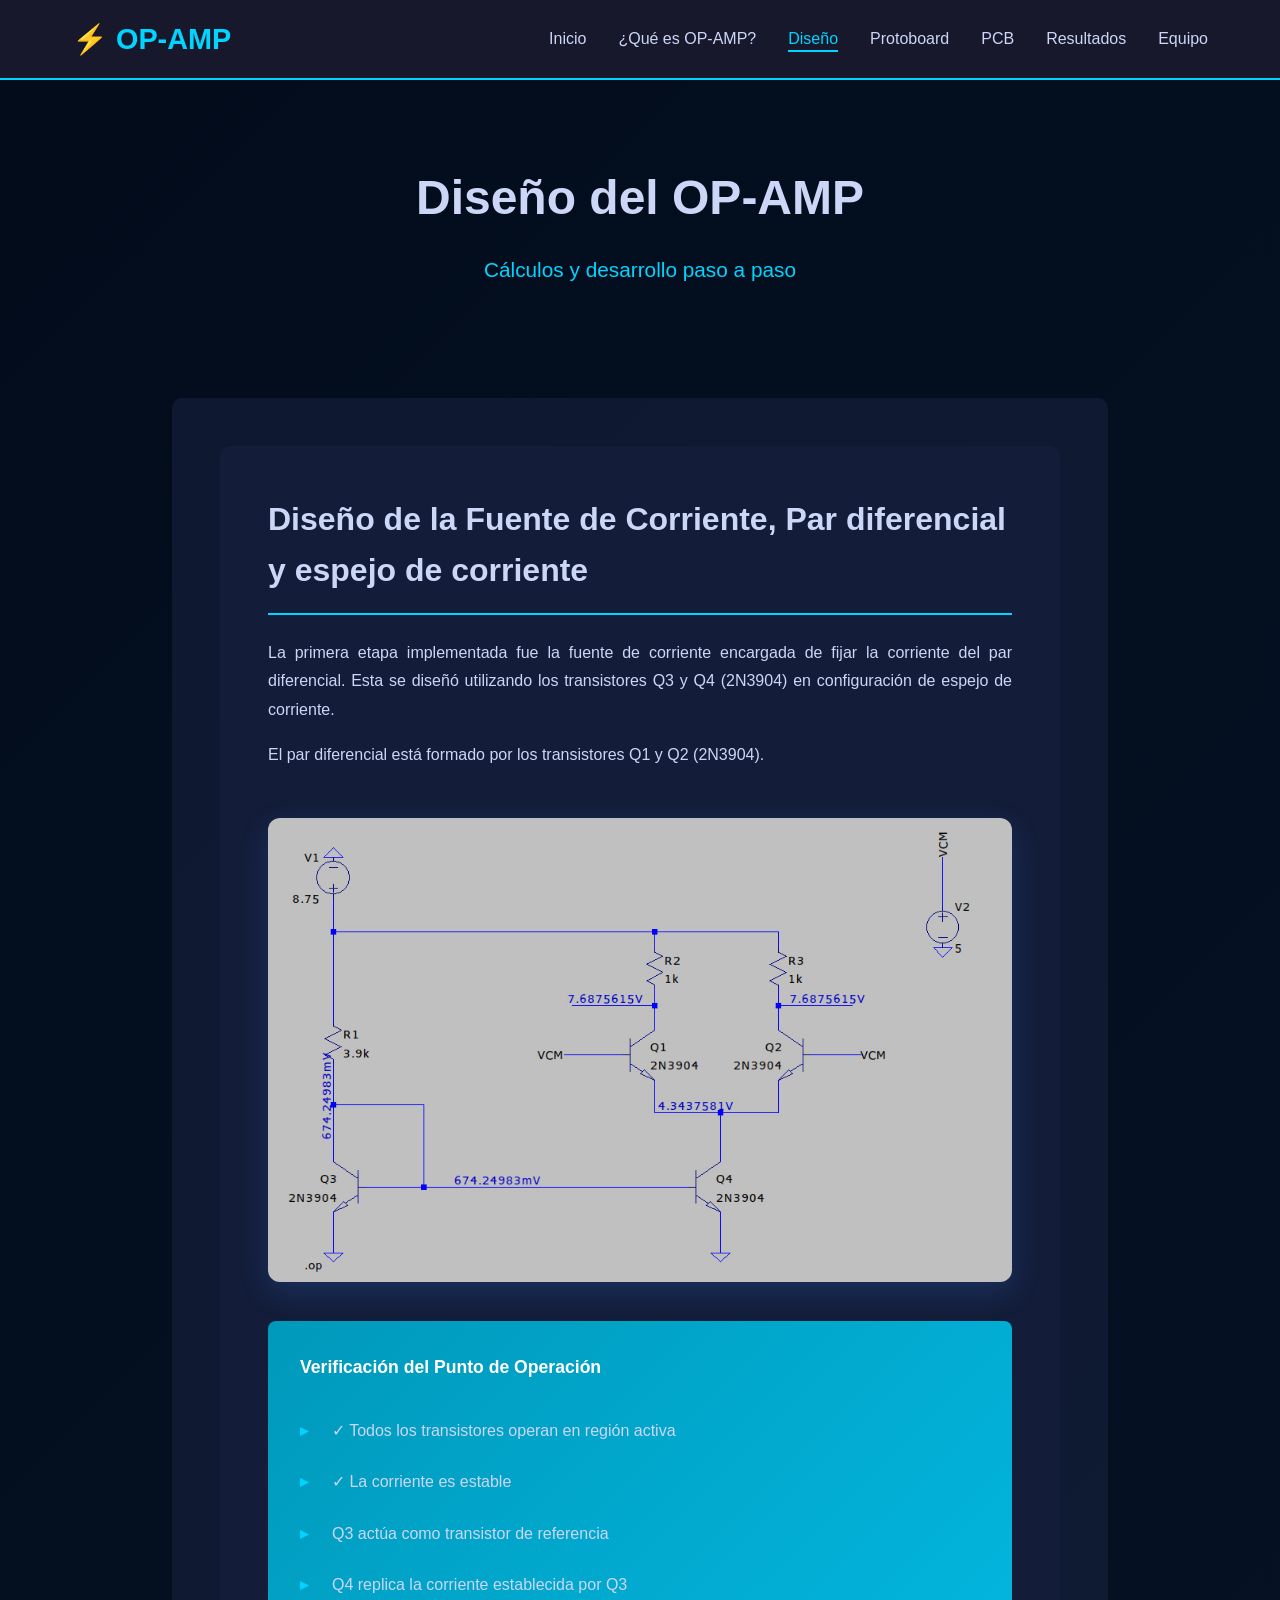
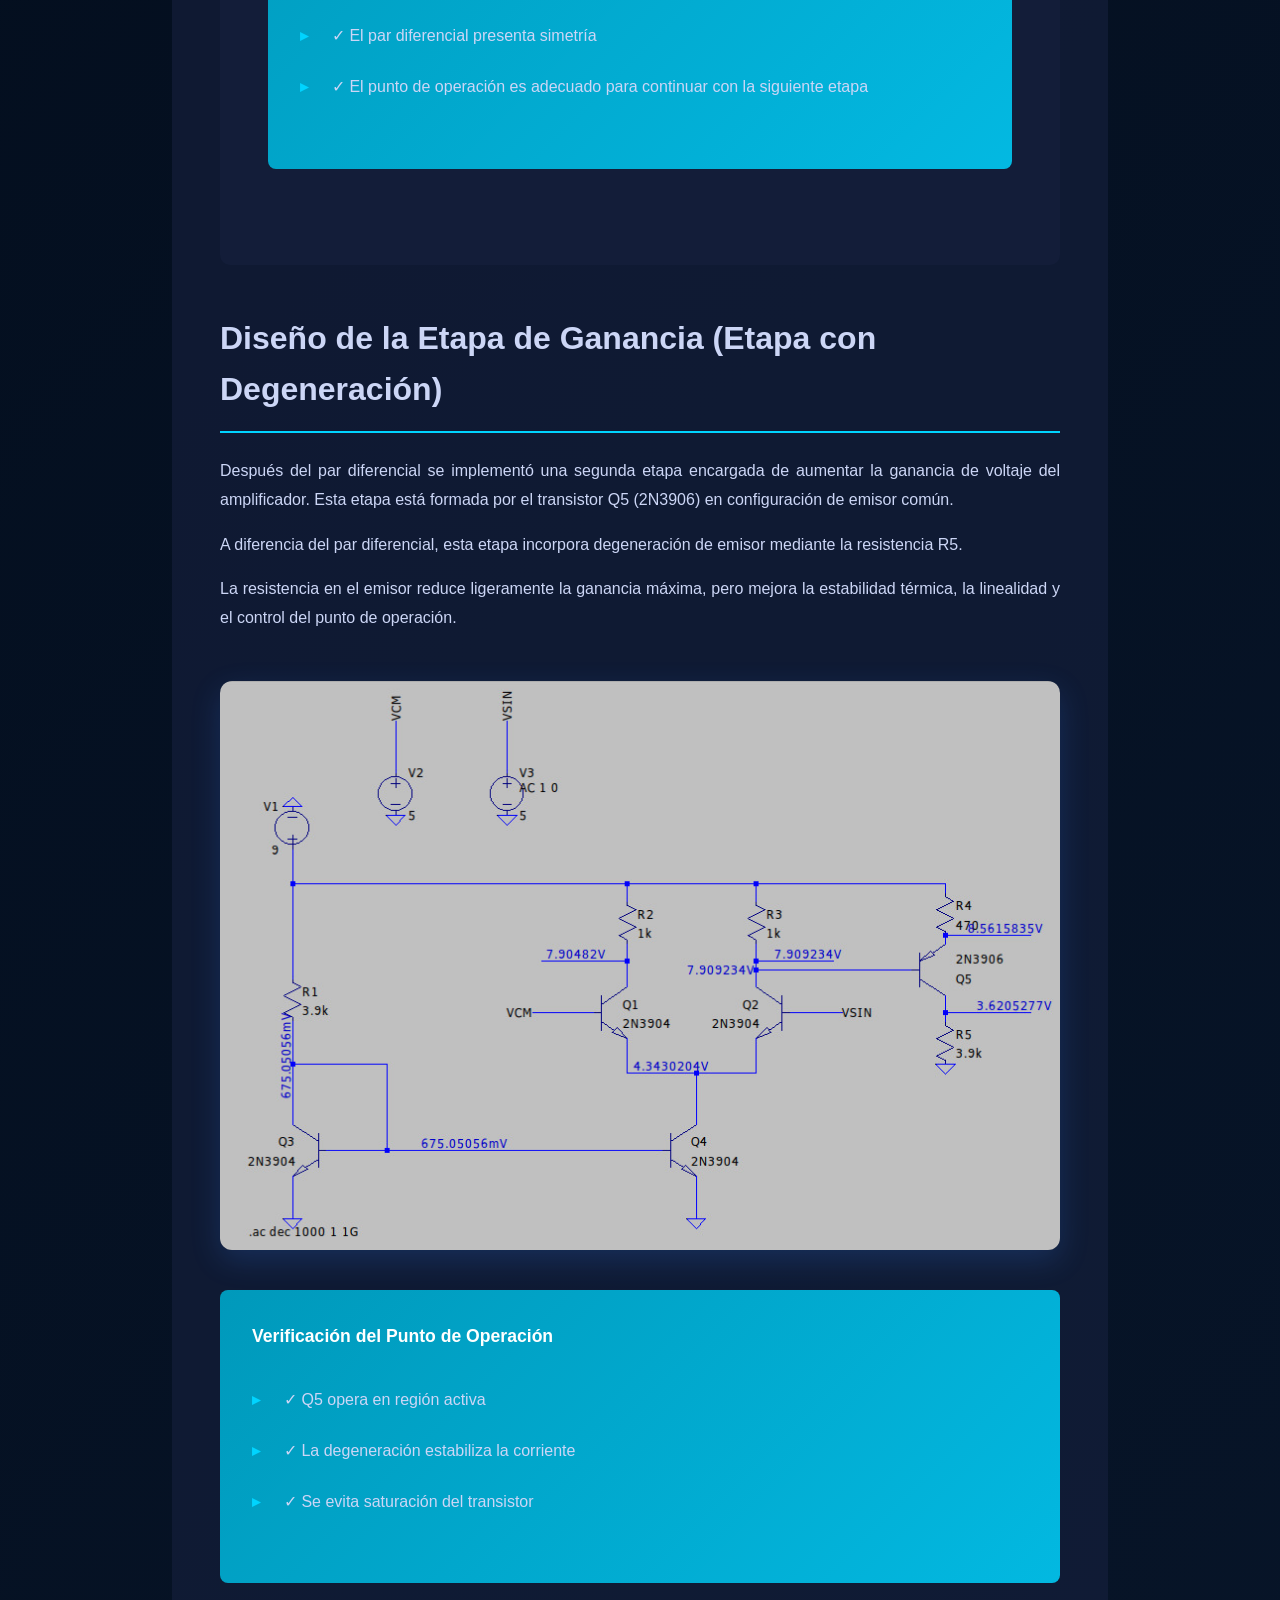
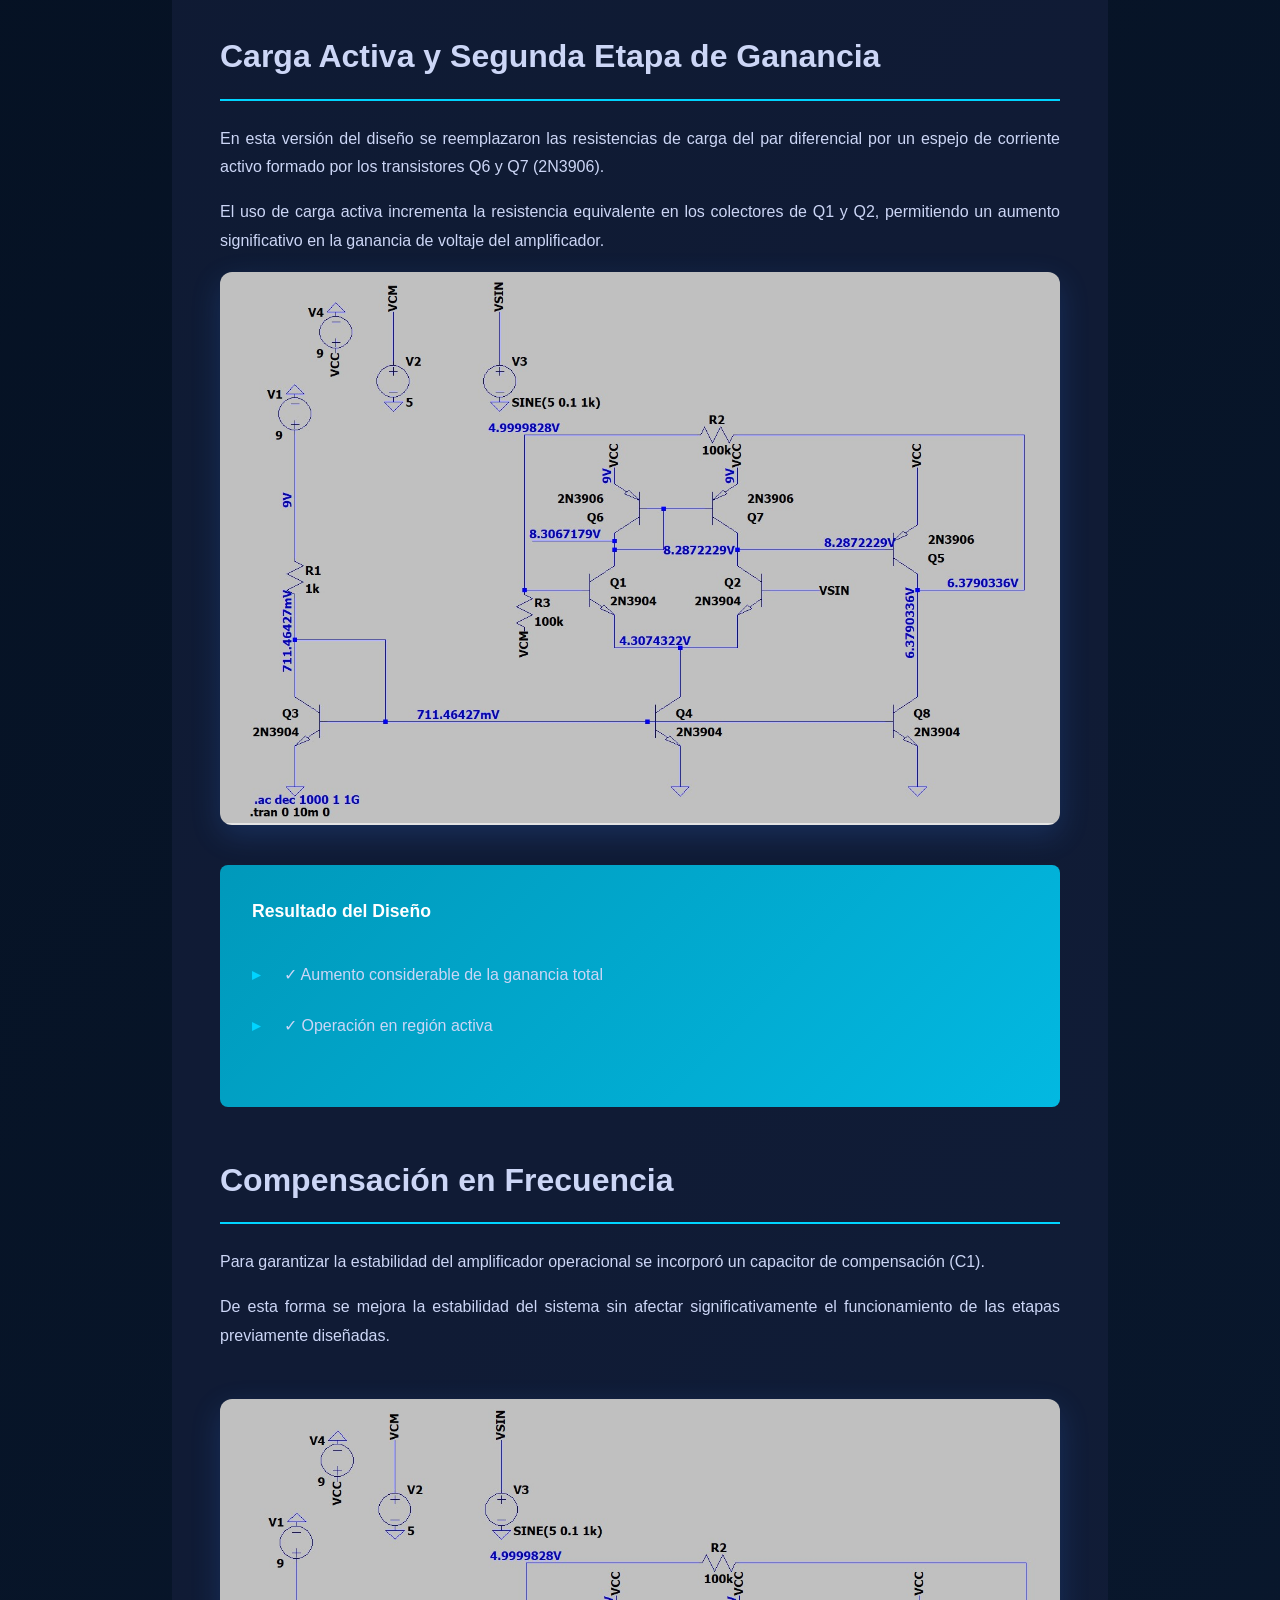
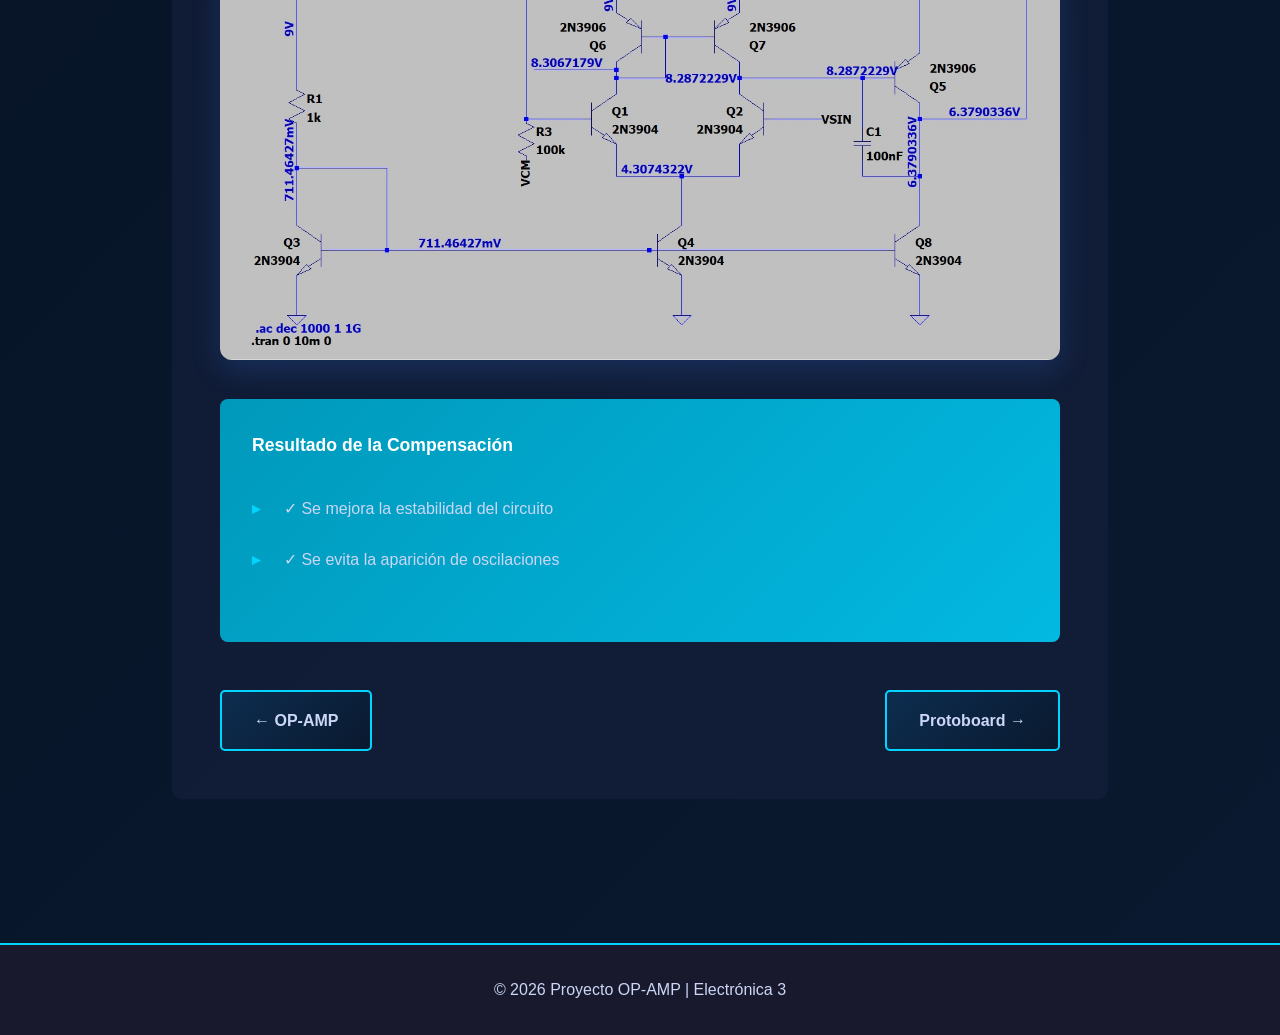
==== diseño.html @ 02097650 "Add files via upload" ====
<!DOCTYPE html>
<!--
  ╔══════════════════════════════════════════════════════════╗
  ║  ARCHIVO: diseño.html  →  Página "Diseño del OP-AMP"    ║
  ╚══════════════════════════════════════════════════════════╝
  
  CONSEJO: Para agregar una nueva sección, copia este bloque
  y pégalo dentro de .page-content:
  
  <section>
    <h2>Nombre de la Sección</h2>
    <p>Tu texto aquí...</p>
  </section>
-->
<html lang="es">
<head>
  <meta charset="UTF-8">
  <meta name="viewport" content="width=device-width, initial-scale=1.0">
  <!-- ★ EDITAR: título en la pestaña -->
  <title>Diseño del OP-AMP - Proyecto OP-AMP</title>
  <link rel="stylesheet" href="styles.css">
  <link rel="stylesheet" href="pages.css">
</head>
<body>

  <!-- ─── BARRA DE NAVEGACIÓN (igual en todas las páginas) ─── -->
  <nav class="navbar">
    <div class="nav-container">
      <div class="nav-logo">⚡ OP-AMP</div>
      <ul class="nav-menu">
        <li><a href="index.html"        class="nav-link">Inicio</a></li>
        <li><a href="opamp.html"        class="nav-link">¿Qué es OP-AMP?</a></li>
        <!-- active → enlace resaltado (página actual) -->
        <li><a href="diseño.html"       class="nav-link active">Diseño</a></li>
   
        <li><a href="protoboard.html"   class="nav-link">Protoboard</a></li>
        <li><a href="pcb.html"          class="nav-link">PCB</a></li>
        <li><a href="resultados.html"   class="nav-link">Resultados</a></li>
        <li><a href="equipo.html"       class="nav-link">Equipo</a></li>
      </ul>
    </div>
  </nav>

  <main class="page-container">

    <!-- ─── ENCABEZADO ─── -->
    <div class="page-header">
      <!-- ★ EDITAR: título y subtítulo de la página -->
      <h1>Diseño del OP-AMP</h1>
      <p class="page-subtitle">Cálculos y desarrollo paso a paso</p>
    </div>

    <div class="page-content">
      <div class="page-content">

  <!-- ══════════ SECCIÓN: Fuente de Corriente ══════════ -->
  <section>
    <h2>Diseño de la Fuente de Corriente, Par diferencial y espejo de corriente</h2>

    <p>La primera etapa implementada fue la fuente de corriente encargada de fijar la corriente del par diferencial. Esta se diseñó utilizando los transistores Q3 y Q4 (2N3904) en configuración de espejo de corriente.</p>
    <p>El par diferencial está formado por los transistores Q1 y Q2 (2N3904).<p>
  

    
  </section>

  
  <!-- ══════════ SECCIÓN: Espejo de Corriente ══════════ -->
    <div class="hero-image">
        <!-- ★ EDITAR: Reemplaza este texto con una etiqueta <img> cuando tengas la foto -->
        <!-- Ejemplo para poner una imagen real:
             <img src="fotos/circuito.jpg" alt="Foto del circuito" style="width:100%; border-radius:10px;">
        -->
            <img src="images/simulacion1.jpg" alt="Circuito OP-AMP" style="max-width: 100%; height: auto; border-radius: 12px; box-shadow: 0 10px 30px rgba(59, 130, 246, 0.2);">
    
    </div>


  <!-- ══════════ SECCIÓN: Punto de Operación (.op) ══════════ -->
  <section>

    <div class="highlight-section">
      <h4>Verificación del Punto de Operación</h4>
      <ul class="list-items">
        <li>✓ Todos los transistores operan en región activa</li>
        <li>✓ La corriente es estable</li>
        <li>Q3 actúa como transistor de referencia </li>
        <li>Q4 replica la corriente establecida por Q3</li>
        <li>✓ El par diferencial presenta simetría</li>
        <li>✓ El punto de operación es adecuado para continuar con la siguiente etapa</li>
      </ul>
    </div>
  </section>

</div>

<!-- ══════════ SECCIÓN: Segunda Etapa de Ganancia ══════════ -->
<!-- ══════════ SECCIÓN: Segunda Etapa de Ganancia ══════════ -->
<section>
  <h2>Diseño de la Etapa de Ganancia (Etapa con Degeneración)</h2>

  <p>Después del par diferencial se implementó una segunda etapa encargada de aumentar la ganancia de voltaje del amplificador. Esta etapa está formada por el transistor Q5 (2N3906) en configuración de emisor común.</p>

  <p>A diferencia del par diferencial, esta etapa incorpora degeneración de emisor mediante la resistencia R5.</p>

 

  <p>La resistencia en el emisor reduce ligeramente la ganancia máxima, pero mejora la estabilidad térmica, la linealidad y el control del punto de operación.</p>
</section>

   <div class="hero-image">
        <!-- ★ EDITAR: Reemplaza este texto con una etiqueta <img> cuando tengas la foto -->
        <!-- Ejemplo para poner una imagen real:
             <img src="fotos/circuito.jpg" alt="Foto del circuito" style="width:100%; border-radius:10px;">
        -->
          <img src="images/simulacion 2.jpg" alt="Circuito OP-AMP" style="max-width: 100%; height: auto; border-radius: 12px; box-shadow: 0 10px 30px rgba(59, 130, 246, 0.2);">
    
   </div>
<!-- ══════════ SECCIÓN: Punto de Operación Segunda Etapa ══════════ -->
<section>

  <div class="highlight-section">
    <h4>Verificación del Punto de Operación</h4>
    <ul class="list-items">
      <li>✓ Q5 opera en región activa</li>
      <li>✓ La degeneración estabiliza la corriente</li>
      <li>✓ Se evita saturación del transistor</li>
    </ul>
  </div>



</section>



<!-- ══════════ SECCIÓN: Carga Activa y Segunda Etapa ══════════ -->
<section>
  <h2>Carga Activa y Segunda Etapa de Ganancia</h2>

  <p>En esta versión del diseño se reemplazaron las resistencias de carga del par diferencial por un espejo de corriente activo formado por los transistores Q6 y Q7 (2N3906).</p>

  <p>El uso de carga activa incrementa la resistencia equivalente en los colectores de Q1 y Q2, permitiendo un aumento significativo en la ganancia de voltaje del amplificador.</p>
<div class="hero-image">
        <!-- ★ EDITAR: Reemplaza este texto con una etiqueta <img> cuando tengas la foto -->
        <!-- Ejemplo para poner una imagen real:
             <img src="fotos/circuito.jpg" alt="Foto del circuito" style="width:100%; border-radius:10px;">
        -->
          <img src="images/simulacion3.jpg" alt="Circuito OP-AMP" style="max-width: 100%; height: auto; border-radius: 12px; box-shadow: 0 10px 30px rgba(59, 130, 246, 0.2);">
    
   </div>
  

  <div class="highlight-section">
    <h4>Resultado del Diseño</h4>
    <ul class="list-items">
      <li>✓ Aumento considerable de la ganancia total</li>
      <li>✓ Operación en región activa</li>
    </ul>
  </div>
</section>



<!-- ══════════ SECCIÓN: Compensación ══════════ -->
<section>
  <h2>Compensación en Frecuencia</h2>

  <p>Para garantizar la estabilidad del amplificador operacional se incorporó un capacitor de compensación (C1).</p>

  <p>De esta forma se mejora la estabilidad del sistema sin afectar significativamente el funcionamiento de las etapas previamente diseñadas.</p>
</section>

<div class="hero-image">
  <img src="images/simulacion4.jpg"
       alt="Compensación del OP-AMP"
       style="max-width: 100%; height: auto; border-radius: 12px; box-shadow: 0 10px 30px rgba(59, 130, 246, 0.2);">
</div>

<section>
  <div class="highlight-section">
    <h4>Resultado de la Compensación</h4>
    <ul class="list-items">
      <li>✓ Se mejora la estabilidad del circuito</li>
      <li>✓ Se evita la aparición de oscilaciones</li>
    </ul>
  </div>
</section>




















    <!-- FIN .page-content -->

    <!-- ─── BOTONES DE NAVEGACIÓN ─── -->
    <!-- ★ EDITAR: href y texto de cada botón -->
    <div class="page-nav">
      <a href="opamp.html"        class="nav-btn">← OP-AMP</a>
      <a href="protoboard.html" class="nav-btn next">Protoboard →</a>
    </div>

  </main>

  <footer class="footer">
    <div class="container">
      <p>&copy; 2026 Proyecto OP-AMP | Electrónica 3</p>
    </div>
  </footer>

  <script src="script.js"></script>
</body>
</html>
---- styles.css ----
/*
╔══════════════════════════════════════════════════════════════╗
║  ARCHIVO: styles.css  →  ESTILOS PRINCIPALES                ║
║  Controla colores, tamaños, fuentes y diseño de TODAS       ║
║  las páginas. Es el archivo más importante para cambiar      ║
║  la apariencia del sitio.                                   ║
╚══════════════════════════════════════════════════════════════╝

¿CÓMO FUNCIONA EL CSS?
────────────────────────────────────────────────────────────────
  .nombre-clase { propiedad: valor; }
  
  Ejemplo:
  .navbar { background: blue; }  →  pone fondo azul a la barra

¿CÓMO EDITAR COLORES?
────────────────────────────────────────────────────────────────
  Los colores se escriben así:
  • Por nombre:  red, blue, white, black, green
  • En HEX:      #FF0000 (rojo), #00FF00 (verde), #0000FF (azul)
  • En RGB:      rgb(255, 0, 0)
  
  La sección más importante está abajo: las VARIABLES DE COLOR
  (están dentro de :root { ... })
  Cambia solo esos valores para cambiar toda la paleta del sitio.
*/

/* ─────────────────────────────────────────────────────────────
   RESET: borra los márgenes y rellenos por defecto del navegador
   No necesitas tocar esto
   ───────────────────────────────────────────────────────────── */
* {
    margin: 0;
    padding: 0;
    box-sizing: border-box;  /* hace que los tamaños sean más predecibles */
}


/* ─────────────────────────────────────────────────────────────
   ★★★ VARIABLES DE COLOR (aquí cambias toda la paleta) ★★★
   
   :root es como un diccionario de colores.
   Define el color una vez y lo usa en todo el sitio.
   
   ¿CÓMO CAMBIAR LOS COLORES?
   Solo cambia el valor (el código hexadecimal) de cada variable.
   Por ejemplo: --highlight: #00d4ff;  →  --highlight: #ff6600;
   Y automáticamente cambia en toda la página.
   ───────────────────────────────────────────────────────────── */
:root {
    --primary:    #020c1b;  /* ★ Color de fondo más oscuro (esquina superior izq) */
    --secondary:  #0a192f;  /* ★ Color de fondo secundario (esquina inferior der) */
    --accent:     #0d2d4f;  /* ★ Color de fondo de tarjetas y cajas */
    --highlight:  #00d4ff;  /* ★ Color principal de acento (cyan/azul brillante).
                                  Úsalo para cambiar el color de botones, bordes,
                                  títulos de tarjetas, subrayados activos, etc. */
    --light:      #f0f8ff;  /* Color claro (poco usado actualmente) */
    --text-dark:  #0a192f;  /* Color de texto en fondos claros */
    --text-light: #ccd6f6;  /* ★ Color del texto principal (sobre fondo oscuro) */
    --border:     #1e3a5f;  /* Color de bordes sutiles */
}


/* ─────────────────────────────────────────────────────────────
   SCROLL SUAVE: al hacer clic en un enlace, la página
   se desplaza suavemente en vez de saltar
   ───────────────────────────────────────────────────────────── */
html {
    scroll-behavior: smooth;
}


/* ─────────────────────────────────────────────────────────────
   CUERPO DE LA PÁGINA (fondo general)
   ───────────────────────────────────────────────────────────── */
body {
    /* ★ EDITAR: fuente del texto. Puedes cambiar 'Segoe UI' por otra fuente */
    font-family: 'Segoe UI', Tahoma, Geneva, Verdana, sans-serif;

    /* Fondo degradado diagonal de --primary a --secondary */
    /* ★ EDITAR: cambia 135deg para cambiar la dirección del degradado */
    background: linear-gradient(135deg, var(--primary) 0%, var(--secondary) 100%);

    color: var(--text-light);  /* color del texto general */
    line-height: 1.6;          /* espaciado entre líneas (1.6 = cómodo para leer) */
    min-height: 100vh;         /* la página ocupa al menos toda la pantalla */
}


/* ═══════════════════════════════════════════════════════════
   BARRA DE NAVEGACIÓN (menú superior)
   ═══════════════════════════════════════════════════════════ */

.navbar {
    /* ★ EDITAR: color de fondo de la barra (rgba = color con transparencia) */
    /* rgba(26, 26, 46, 0.95)  →  el 0.95 es 95% opaco */
    background: rgba(26, 26, 46, 0.95);
    
    backdrop-filter: blur(10px); /* efecto vidrio esmerilado (borroso) */
    padding: 1rem 0;             /* espaciado arriba y abajo */
    position: sticky;            /* se queda fija arriba al hacer scroll */
    top: 0;                      /* pegada al tope de la pantalla */
    z-index: 1000;               /* encima de todo lo demás */

    /* ★ EDITAR: cambia --highlight por otro color si quieres otra línea inferior */
    border-bottom: 2px solid var(--highlight);
}

.nav-container {
    max-width: 1200px;    /* ancho máximo del contenido */
    margin: 0 auto;       /* centrado horizontalmente */
    padding: 0 2rem;      /* espacio a los lados */
    display: flex;        /* los elementos van en fila */
    justify-content: space-between;  /* logo a la izq, menú a la der */
    align-items: center;  /* centrados verticalmente */
}

.nav-logo {
    /* ★ EDITAR: tamaño y color del logo/nombre a la izquierda */
    font-size: 1.8rem;
    font-weight: 700;     /* negrita */
    color: var(--highlight);
}

.nav-menu {
    display: flex;        /* los ítems del menú van en fila */
    list-style: none;     /* quita los puntos de lista */
    gap: 2rem;            /* espacio entre cada ítem */
    flex-wrap: wrap;      /* si no caben, pasan a la siguiente línea */
}

.nav-link {
    color: var(--text-light);
    text-decoration: none;  /* quita el subrayado de los enlaces */
    font-weight: 500;
    position: relative;     /* necesario para el subrayado animado */
    transition: color 0.3s ease;  /* el color cambia suavemente al pasar el mouse */
}

/* Línea subrayada animada debajo de cada enlace */
.nav-link::after {
    content: '';          /* elemento vacío (es solo visual) */
    position: absolute;
    bottom: -5px;
    left: 0;
    width: 0;             /* empieza con ancho 0 (invisible) */
    height: 2px;
    background: var(--highlight);
    transition: width 0.3s ease;  /* se anima el ancho */
}

/* Al pasar el mouse O si es el enlace activo → la línea aparece completa */
.nav-link:hover::after,
.nav-link.active::after {
    width: 100%;  /* la línea se expande al 100% */
}

/* Color del enlace al pasar el mouse o si está activo */
.nav-link:hover,
.nav-link.active {
    color: var(--highlight);
}

/* Botón ☰ hamburguesa (solo visible en celular) */
.hamburger {
    display: none;         /* oculto en pantallas grandes */
    flex-direction: column;
    cursor: pointer;
}

.hamburger span {
    width: 25px;
    height: 3px;
    background: var(--highlight);
    margin: 5px 0;
    transition: 0.3s;
}


/* ═══════════════════════════════════════════════════════════
   SECCIÓN HERO (portada grande con título e imagen)
   ═══════════════════════════════════════════════════════════ */

.hero {
    max-width: 1200px;
    margin: 0 auto;
    /* ★ EDITAR: padding = espacio interno (arriba/abajo  izq/der) */
    padding: 4rem 2rem;
    display: grid;
    grid-template-columns: 1fr 1fr;  /* dos columnas iguales */
    gap: 3rem;              /* espacio entre las dos columnas */
    align-items: center;    /* centradas verticalmente */
}

.hero-content h1 {
    /* ★ EDITAR: tamaño del título principal */
    font-size: 3.5rem;
    color: var(--text-light);
    margin-bottom: 1rem;
    line-height: 1.2;  /* separación entre líneas del título */
}

.hero-subtitle {
    /* ★ EDITAR: tamaño y color del subtítulo */
    font-size: 1.3rem;
    color: var(--highlight);
    margin-bottom: 2rem;
}

.hero-buttons {
    display: flex;
    gap: 1rem;
    flex-wrap: wrap;
}


/* ─────────────────────────────────────────────────────────────
   BOTONES (btn = botón base, btn-primary = sólido, btn-outline = borde)
   ───────────────────────────────────────────────────────────── */
.btn {
    padding: 0.8rem 2rem;   /* ★ EDITAR: tamaño del botón (alto izq/der) */
    border-radius: 5px;      /* esquinas redondeadas */
    text-decoration: none;   /* quita subrayado */
    font-weight: 600;
    transition: all 0.3s ease;
    display: inline-block;
    border: none;
    cursor: pointer;
}

/* Botón sólido (fondo cyan) */
.btn-primary {
    background: var(--highlight);  /* ★ fondo del botón principal */
    color: white;                  /* ★ texto del botón principal */
}

.btn-primary:hover {
    transform: translateY(-3px);   /* se mueve 3px hacia arriba al pasar el mouse */
    box-shadow: 0 10px 25px rgba(0, 212, 255, 0.35);  /* sombra cyan */
}

/* Botón con borde (sin fondo) */
.btn-outline {
    border: 2px solid var(--highlight);
    color: var(--highlight);
    background: transparent;
}

.btn-outline:hover {
    background: var(--highlight);  /* al pasar el mouse se rellena */
    color: white;
}


/* Caja placeholder (donde va la imagen en el hero) */
.placeholder-box {
    background: rgba(0, 212, 255, 0.07);  /* fondo muy sutil */
    border: 2px dashed var(--highlight);   /* borde punteado */
    padding: 4rem;
    border-radius: 10px;
    text-align: center;
    color: var(--text-light);
    height: 300px;          /* ★ EDITAR: alto de la caja de imagen */
    display: flex;
    align-items: center;
    justify-content: center;
}


/* ═══════════════════════════════════════════════════════════
   SECCIÓN OVERVIEW (fondo de las tarjetas del menú)
   ═══════════════════════════════════════════════════════════ */

.overview {
    /* Fondo semitransparente (el 0.5 es 50% opaco) */
    background: rgba(22, 33, 62, 0.5);
    padding: 4rem 2rem;  /* ★ EDITAR: espacio interno */
    margin: 3rem 0;      /* espacio exterior arriba y abajo */
}

.container {
    max-width: 1200px;
    margin: 0 auto;
}

.section-title {
    /* ★ EDITAR: tamaño del título de sección */
    font-size: 2.5rem;
    text-align: center;
    margin-bottom: 3rem;
    color: var(--text-light);
}

/* Grilla de tarjetas (se adapta automáticamente al ancho) */
.cards-grid {
    display: grid;
    /* auto-fit = cuantas quepan; minmax(280px, 1fr) = mínimo 280px cada una */
    grid-template-columns: repeat(auto-fit, minmax(280px, 1fr));
    gap: 2rem;  /* ★ EDITAR: espacio entre tarjetas */
}

/* Tarjeta individual */
.card {
    background: linear-gradient(135deg, rgba(15, 52, 96, 0.7), rgba(22, 33, 62, 0.7));
    border: 2px solid var(--accent);
    padding: 2rem;
    border-radius: 8px;          /* esquinas redondeadas */
    transition: all 0.3s ease;   /* animación suave al hover */
    text-decoration: none;
    color: inherit;
    display: flex;
    flex-direction: column;
}

/* Efecto al pasar el mouse sobre una tarjeta */
.card:hover {
    border-color: var(--highlight);
    transform: translateY(-10px);  /* sube 10px */
    box-shadow: 0 15px 35px rgba(0, 212, 255, 0.2);  /* sombra cyan */
}

.card-icon {
    font-size: 2.5rem;  /* ★ EDITAR: tamaño del emoji de la tarjeta */
    margin-bottom: 1rem;
}

.card h3 {
    color: var(--highlight);  /* ★ EDITAR: color del título de tarjeta */
    margin-bottom: 0.5rem;
}

.card p {
    color: var(--text-light);
    flex-grow: 1;  /* ocupa el espacio disponible */
}


/* ═══════════════════════════════════════════════════════════
   SECCIÓN INFO (texto + cajitas de estadísticas)
   ═══════════════════════════════════════════════════════════ */

.info {
    padding: 4rem 2rem;
}

.info-content {
    display: grid;
    grid-template-columns: 2fr 1fr;  /* texto más ancho que estadísticas */
    gap: 3rem;
    align-items: center;
}

.info-text h2 {
    font-size: 2.5rem;
    margin-bottom: 1.5rem;
    color: var(--text-light);
}

.info-text p {
    margin-bottom: 1rem;
    color: var(--text-light);
    text-align: justify;  /* texto justificado (como en un libro) */
}

.info-stats {
    display: flex;
    flex-direction: column;  /* las cajitas van una debajo de la otra */
    gap: 2rem;
}

/* Cajita de estadística (número + etiqueta) */
.stat-box {
    background: linear-gradient(135deg, var(--accent), var(--secondary));
    padding: 2rem;
    border-radius: 8px;
    border-left: 4px solid var(--highlight);  /* barra cyan a la izquierda */
    text-align: center;
}

.stat-number {
    font-size: 2.5rem;  /* ★ EDITAR: tamaño del número grande */
    font-weight: 700;
    color: var(--highlight);
}

.stat-label {
    color: var(--text-light);
    margin-top: 0.5rem;
}


/* ═══════════════════════════════════════════════════════════
   FOOTER (pie de página)
   ═══════════════════════════════════════════════════════════ */

.footer {
    background: rgba(26, 26, 46, 0.95);
    border-top: 2px solid var(--highlight);  /* línea cyan arriba */
    padding: 2rem;
    text-align: center;
    color: var(--text-light);
    margin-top: 4rem;
}

.footer-subtitle {
    font-size: 0.9rem;
    color: var(--highlight);
    margin-top: 0.5rem;
}


/* ═══════════════════════════════════════════════════════════
   RESPONSIVE (cómo se ve en celulares y pantallas pequeñas)
   
   @media (max-width: 768px) significa:
   "aplicar estos estilos SOLO cuando la pantalla tenga 768px o menos"
   ═══════════════════════════════════════════════════════════ */
@media (max-width: 768px) {

    /* El hero pasa de 2 columnas a 1 columna */
    .hero {
        grid-template-columns: 1fr;
        padding: 2rem;
    }

    /* El título se hace más pequeño */
    .hero-content h1 {
        font-size: 2.2rem;  /* ★ EDITAR: tamaño del h1 en celular */
    }

    /* El menú de navegación se reduce */
    .nav-menu {
        gap: 1rem;
        font-size: 0.9rem;
    }

    /* Las tarjetas pasan a una sola columna */
    .cards-grid {
        grid-template-columns: 1fr;
    }

    /* La sección info pasa a una sola columna */
    .info-content {
        grid-template-columns: 1fr;
    }

    /* El botón hamburguesa aparece en celular */
    .hamburger {
        display: flex;
    }

    /* El menú de navegación se oculta (el JS lo muestra al clic) */
    .nav-menu {
        display: none;
    }

    .section-title {
        font-size: 2rem;
    }
}
---- pages.css ----
/*
╔══════════════════════════════════════════════════════════════╗
║  ARCHIVO: pages.css  →  ESTILOS DE PÁGINAS INTERNAS        ║
║  Este archivo aplica a todas las páginas excepto index.html ║
║  (opamp, diseño, simulaciones, protoboard, pcb,             ║
║   resultados, equipo)                                       ║
╚══════════════════════════════════════════════════════════════╝

IMPORTANTE: Este archivo se usa JUNTO con styles.css.
Los colores vienen de las variables definidas en styles.css (:root).
Si quieres cambiar colores, hazlo en styles.css.
*/


/* ─────────────────────────────────────────────────────────────
   CONTENEDOR PRINCIPAL de cada página interna
   Limita el ancho del contenido y lo centra
   ───────────────────────────────────────────────────────────── */
.page-container {
    max-width: 1000px;  /* ★ EDITAR: ancho máximo del contenido de la página */
    margin: 0 auto;     /* centrado horizontal */
    padding: 2rem;      /* espacio alrededor del contenido */
}


/* ─────────────────────────────────────────────────────────────
   ENCABEZADO de cada página (título grande + subtítulo)
   ───────────────────────────────────────────────────────────── */
.page-header {
    text-align: center;
    margin-bottom: 4rem;
    padding: 3rem 0;
}

.page-header h1 {
    /* ★ EDITAR: tamaño del título de cada página interna */
    font-size: 3rem;
    color: var(--text-light);
    margin-bottom: 1rem;
}

/* Subtítulo en cyan debajo del título */
.page-subtitle {
    font-size: 1.3rem;
    color: var(--highlight);
}


/* ─────────────────────────────────────────────────────────────
   CAJA DE CONTENIDO (el recuadro gris azulado con el texto)
   ───────────────────────────────────────────────────────────── */
.page-content {
    /* Fondo semitransparente (0.6 = 60% opaco) */
    background: rgba(22, 33, 62, 0.6);
    border-radius: 10px;   /* esquinas redondeadas */
    padding: 3rem;         /* ★ EDITAR: espacio interno del recuadro */
    margin-bottom: 3rem;
}

.page-content section {
    margin-bottom: 3rem;  /* espacio entre secciones */
}

/* Título de sección H2 (con línea inferior cyan) */
.page-content h2 {
    font-size: 2rem;
    color: var(--text-light);
    margin-bottom: 1.5rem;
    padding-bottom: 1rem;
    border-bottom: 2px solid var(--highlight);  /* ★ línea decorativa abajo */
}

/* Subtítulo H3 (en cyan) */
.page-content h3 {
    font-size: 1.3rem;
    color: var(--highlight);  /* ★ EDITAR: color de los h3 */
    margin: 1.5rem 0 1rem 0;
}

/* Subtítulo H4 */
.page-content h4 {
    font-size: 1.1rem;
    color: var(--text-light);
    margin: 1rem 0 0.5rem 0;
}

/* Párrafos de texto */
.page-content p {
    color: var(--text-light);
    margin-bottom: 1rem;
    line-height: 1.8;     /* espaciado entre líneas */
    text-align: justify;  /* texto justificado */
}


/* ─────────────────────────────────────────────────────────────
   LISTAS con flecha ▸ (en vez de puntos normales)
   ───────────────────────────────────────────────────────────── */
.list-items {
    list-style: none;   /* quita los puntos/números predeterminados */
    margin: 1.5rem 0;
}

.list-items li {
    padding: 0.8rem 0;
    padding-left: 2rem;  /* espacio para la flecha ▸ */
    color: var(--text-light);
    position: relative;
}

/* La flecha ▸ antes de cada ítem de lista */
.list-items li::before {
    content: '▸';        /* ★ EDITAR: cambia el carácter por otro símbolo */
    position: absolute;
    left: 0;
    color: var(--highlight);  /* ★ color de la flecha */
    font-weight: bold;
}


/* ─────────────────────────────────────────────────────────────
   TARJETA DE BLOQUE (block-card)
   Caja con borde izquierdo cyan, para resaltar información
   Aparece en opamp.html y diseño.html
   ───────────────────────────────────────────────────────────── */
.block-card {
    background: linear-gradient(135deg, rgba(0, 212, 255, 0.07), rgba(13, 45, 79, 0.2));
    border-left: 4px solid var(--highlight);  /* ★ barra cyan a la izquierda */
    padding: 1.5rem;
    margin: 2rem 0;
    border-radius: 5px;
}

.block-card h3 {
    margin-top: 0;
}


/* ─────────────────────────────────────────────────────────────
   SECCIÓN RESALTADA (highlight-section)
   Caja de fondo cyan para información muy importante
   ───────────────────────────────────────────────────────────── */
.highlight-section {
    /* Degradado de cyan oscuro a cyan brillante */
    background: linear-gradient(135deg, #0099bb, rgba(0, 212, 255, 0.85));
    padding: 2rem;
    border-radius: 8px;
    margin: 2rem 0;
    color: white;
}

.highlight-section h4 {
    color: white;
    margin-top: 0;
}

.highlight-section p {
    color: rgba(255, 255, 255, 0.95);  /* blanco casi puro */
}


/* ─────────────────────────────────────────────────────────────
   PLACEHOLDER DE IMAGEN (imagen-placeholder)
   Caja punteada que muestra dónde irá una imagen
   ★ CÓMO REEMPLAZARLA CON UNA IMAGEN REAL:
   
   En el HTML, busca el div con class="image-placeholder" y reemplaza
   todo el div por:
   <img src="fotos/tu-imagen.jpg" alt="descripción" style="width:100%; border-radius:8px;">
   ───────────────────────────────────────────────────────────── */
.image-placeholder {
    background: rgba(0, 212, 255, 0.07);
    border: 2px dashed var(--highlight);  /* borde punteado */
    padding: 3rem;
    border-radius: 8px;
    text-align: center;
    color: var(--text-light);
    margin: 2rem 0;
    min-height: 200px;   /* ★ EDITAR: alto mínimo del placeholder */
    display: flex;
    align-items: center;
    justify-content: center;
}


/* ─────────────────────────────────────────────────────────────
   TABLA DE DATOS
   ───────────────────────────────────────────────────────────── */
.table-responsive {
    overflow-x: auto;  /* scroll horizontal en pantallas pequeñas */
    margin: 2rem 0;
}

table {
    width: 100%;
    border-collapse: collapse;
    background: rgba(22, 33, 62, 0.5);
    border-radius: 5px;
    overflow: hidden;
}

/* Encabezado de tabla (fila de títulos) */
th {
    background: var(--highlight);  /* ★ fondo de los encabezados */
    color: white;
    padding: 1rem;
    text-align: left;
    font-weight: 600;
}

/* Celdas de datos */
td {
    padding: 1rem;
    border-bottom: 1px solid var(--accent);
    color: var(--text-light);
}

/* Color de fila al pasar el mouse */
tr:hover {
    background: rgba(0, 212, 255, 0.05);
}


/* ─────────────────────────────────────────────────────────────
   BOTONES DE NAVEGACIÓN ENTRE PÁGINAS (← anterior | siguiente →)
   ───────────────────────────────────────────────────────────── */
.page-nav {
    display: flex;
    justify-content: space-between;  /* uno a la izq, otro a la der */
    gap: 2rem;
    margin-top: 3rem;
}

.nav-btn {
    padding: 1rem 2rem;
    background: linear-gradient(135deg, var(--accent), var(--secondary));
    color: var(--text-light);
    text-decoration: none;
    border-radius: 5px;
    transition: all 0.3s ease;
    border: 2px solid var(--highlight);
    font-weight: 600;
}

.nav-btn:hover {
    background: var(--highlight);   /* fondo cyan al pasar el mouse */
    transform: translateY(-3px);    /* sube levemente */
    box-shadow: 0 10px 25px rgba(0, 212, 255, 0.3);
}

/* Clase extra para empujar el botón "siguiente" a la derecha */
.nav-btn.next {
    margin-left: auto;
}


/* ─────────────────────────────────────────────────────────────
   GRILLA DE IMÁGENES (para mostrar varias fotos en fila)
   Usada en simulaciones.html, protoboard.html, pcb.html, resultados.html
   ───────────────────────────────────────────────────────────── */
.images-grid {
    display: grid;
    /* auto-fit = cuantas quepan; mínimo 300px cada una */
    grid-template-columns: repeat(auto-fit, minmax(300px, 1fr));
    gap: 2rem;
    margin: 2rem 0;
}

/* Caja individual de imagen */
.image-box {
    background: rgba(0, 212, 255, 0.07);
    border: 2px dashed var(--highlight);  /* borde punteado */
    padding: 3rem;
    border-radius: 8px;
    text-align: center;
    color: var(--text-light);
    min-height: 250px;   /* ★ EDITAR: alto mínimo de cada caja de imagen */
    display: flex;
    align-items: center;
    justify-content: center;
    flex-direction: column;
}

/* Texto del título debajo de cada imagen */
.image-box-title {
    color: var(--highlight);
    font-weight: 600;
    margin-top: 1rem;
}


/* ─────────────────────────────────────────────────────────────
   GRILLA DEL EQUIPO (tarjetas de los integrantes)
   Usada en equipo.html
   ───────────────────────────────────────────────────────────── */
.team-grid {
    display: grid;
    grid-template-columns: repeat(auto-fit, minmax(250px, 1fr));
    gap: 2rem;
    margin-top: 2rem;
}

/* Tarjeta de cada integrante */
.team-card {
    background: linear-gradient(135deg, rgba(0, 212, 255, 0.07), rgba(13, 45, 79, 0.2));
    border: 2px solid var(--accent);
    padding: 2rem;
    border-radius: 8px;
    text-align: center;
    transition: all 0.3s ease;
}

/* Efecto al pasar el mouse sobre una tarjeta de equipo */
.team-card:hover {
    border-color: var(--highlight);
    transform: translateY(-10px);  /* sube 10px */
    box-shadow: 0 15px 35px rgba(0, 212, 255, 0.2);
}

/* Emoji/ícono grande del integrante */
.team-icon {
    font-size: 3rem;  /* ★ EDITAR: tamaño del emoji del integrante */
    margin-bottom: 1rem;
}

.team-card h3 {
    color: var(--highlight);  /* nombre en cyan */
    margin: 0 0 0.5rem 0;
}

.team-role {
    color: var(--highlight);
    font-weight: 600;
    font-size: 0.95rem;
}

.team-description {
    color: var(--text-light);
    font-size: 0.9rem;
}


/* ═══════════════════════════════════════════════════════════
   RESPONSIVE para páginas internas (celulares)
   ═══════════════════════════════════════════════════════════ */
@media (max-width: 768px) {

    .page-container {
        padding: 1rem;
    }

    .page-content {
        padding: 1.5rem;  /* menos padding en celular */
    }

    .page-header h1 {
        font-size: 2rem;  /* título más pequeño en celular */
    }

    /* Los botones de nav pasan a una columna */
    .page-nav {
        flex-direction: column;
    }

    .nav-btn {
        width: 100%;
        text-align: center;
    }

    .nav-btn.next {
        margin-left: 0;
    }

    /* Las grillas pasan a una sola columna */
    .images-grid {
        grid-template-columns: 1fr;
    }

    .team-grid {
        grid-template-columns: 1fr;
    }
}
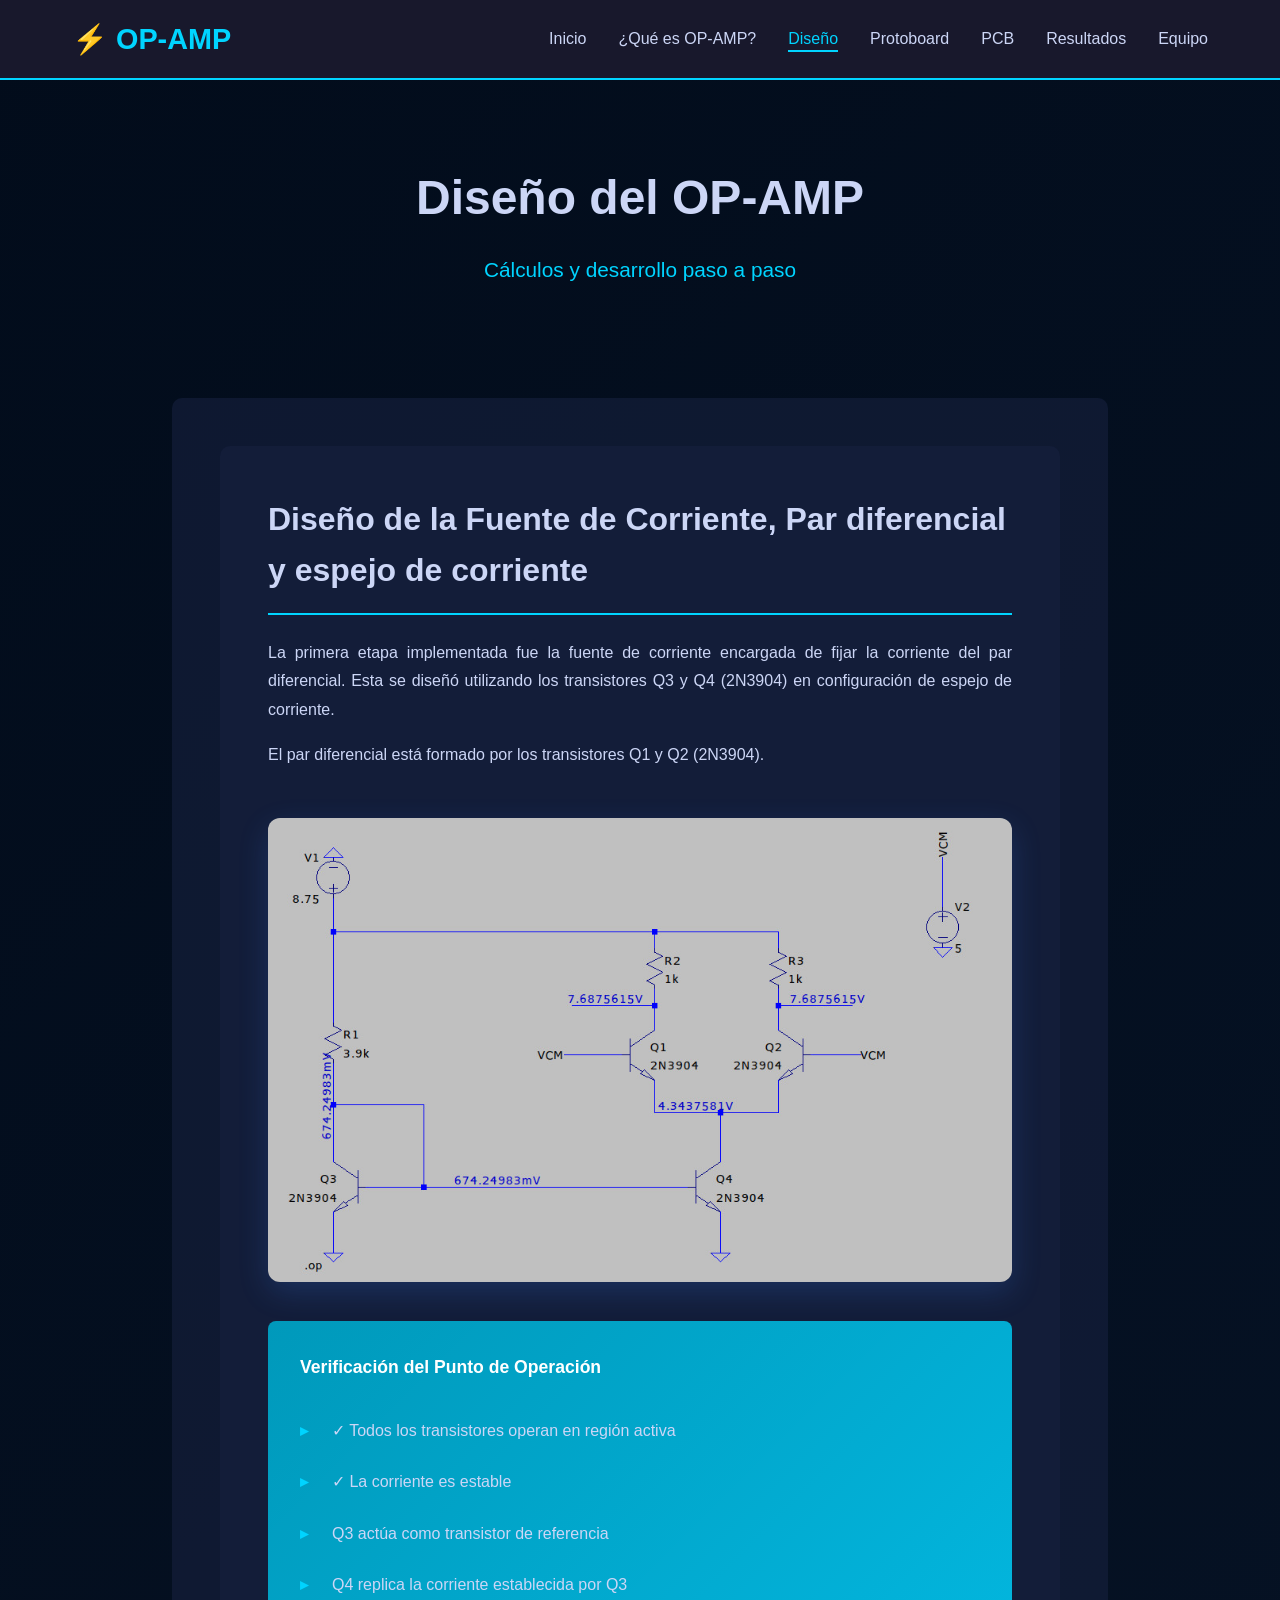
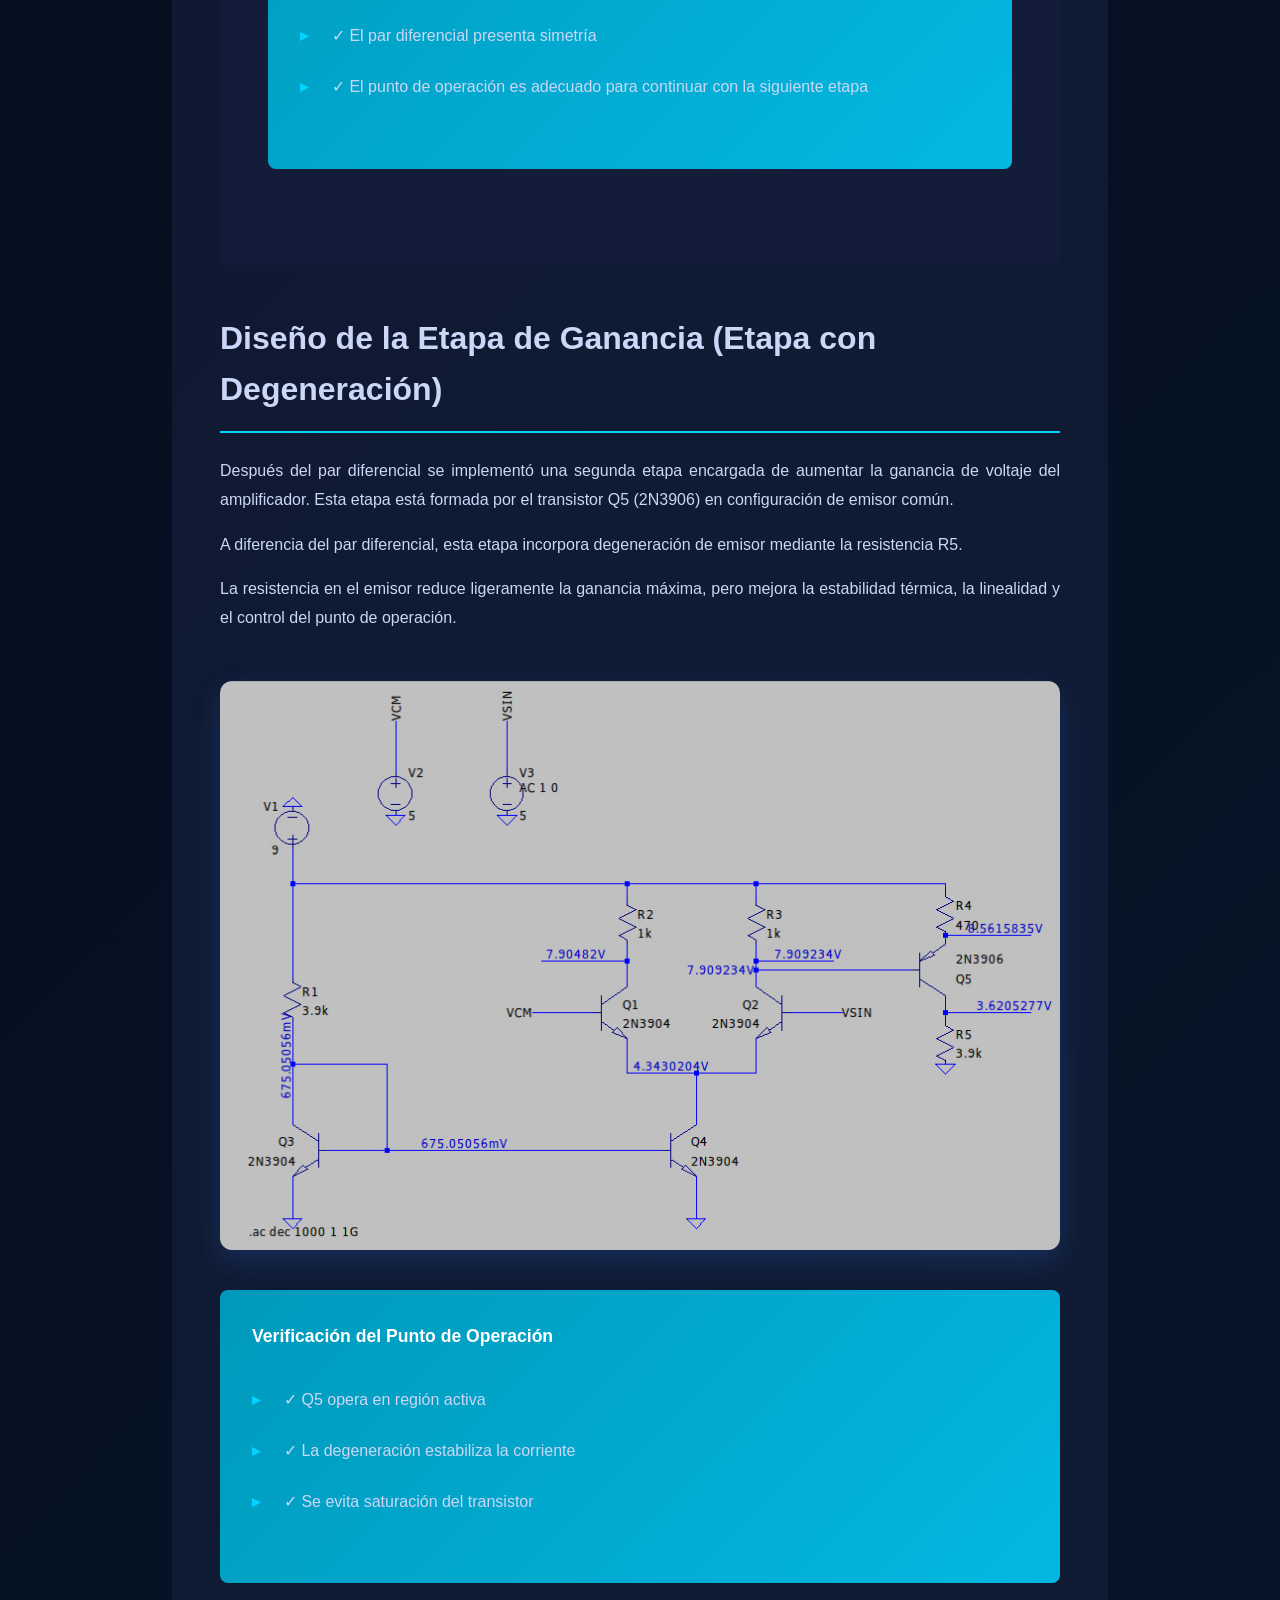
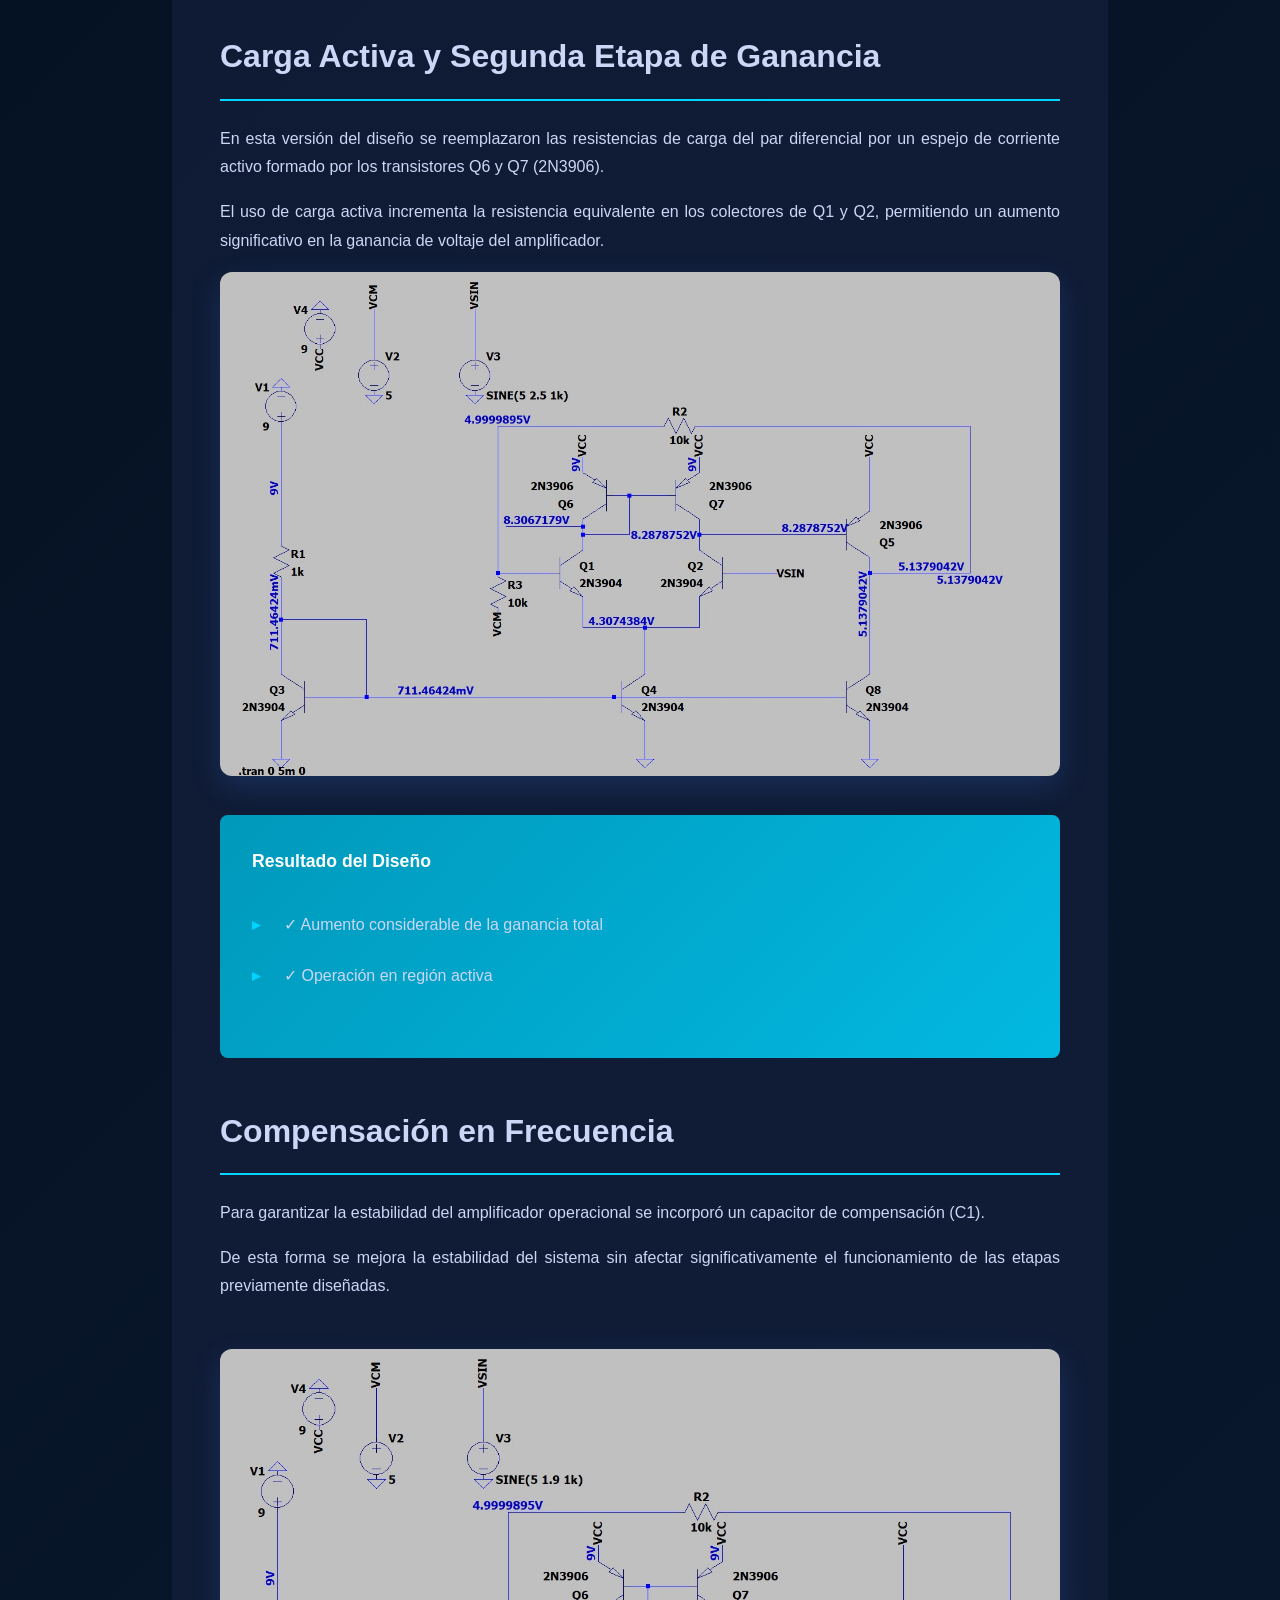
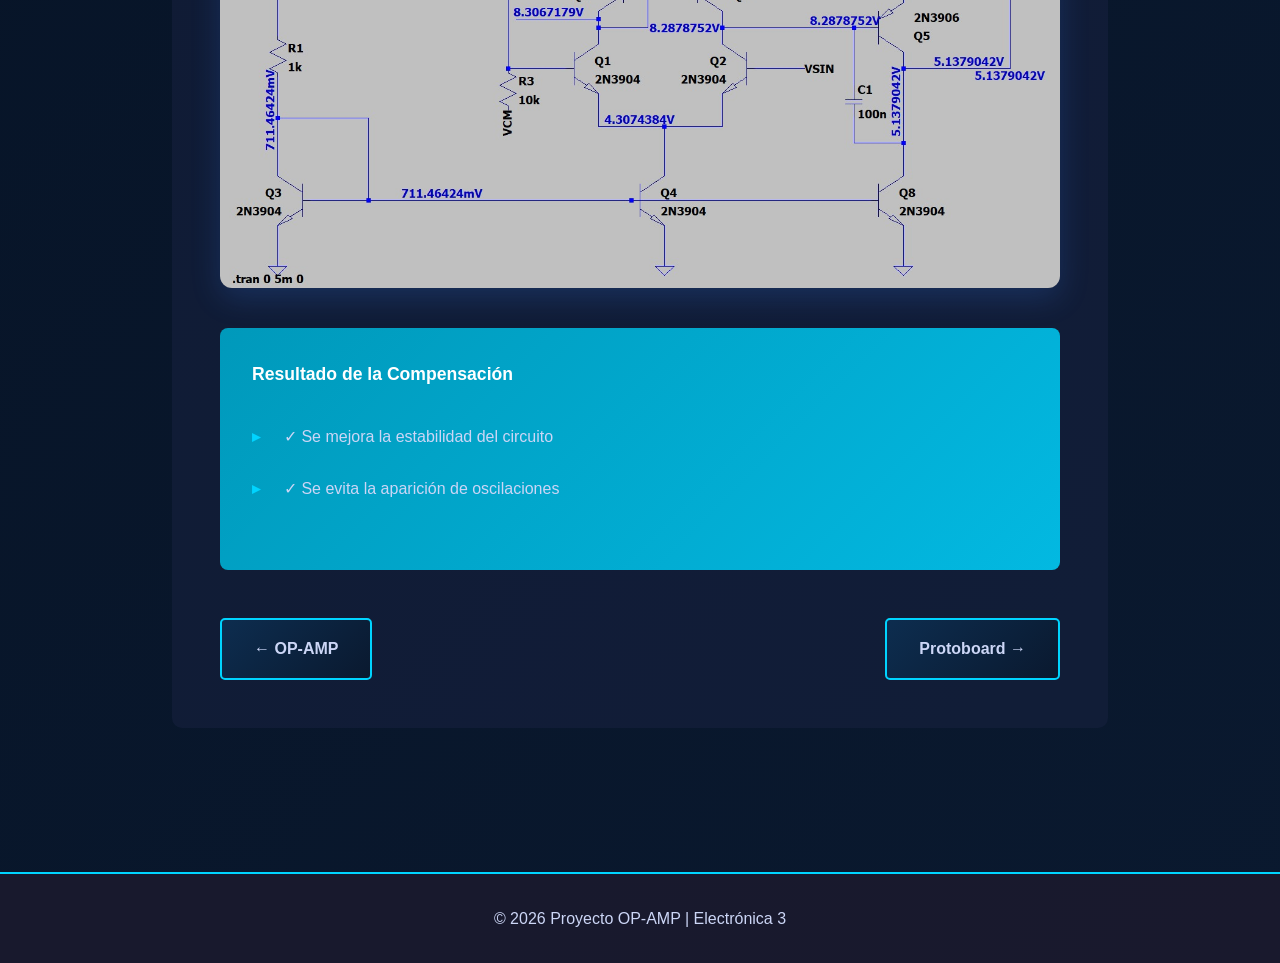
==== commit 55b810f7: "Update diseño.html" ====
--- a/diseño.html
+++ b/diseño.html
@@ -172,7 +172,7 @@
 </section>
 
 <div class="hero-image">
-  <img src="images/simulacion4.jpg"
+  <img src="images/simulacion5.jpg"
        alt="Compensación del OP-AMP"
        style="max-width: 100%; height: auto; border-radius: 12px; box-shadow: 0 10px 30px rgba(59, 130, 246, 0.2);">
 </div>
